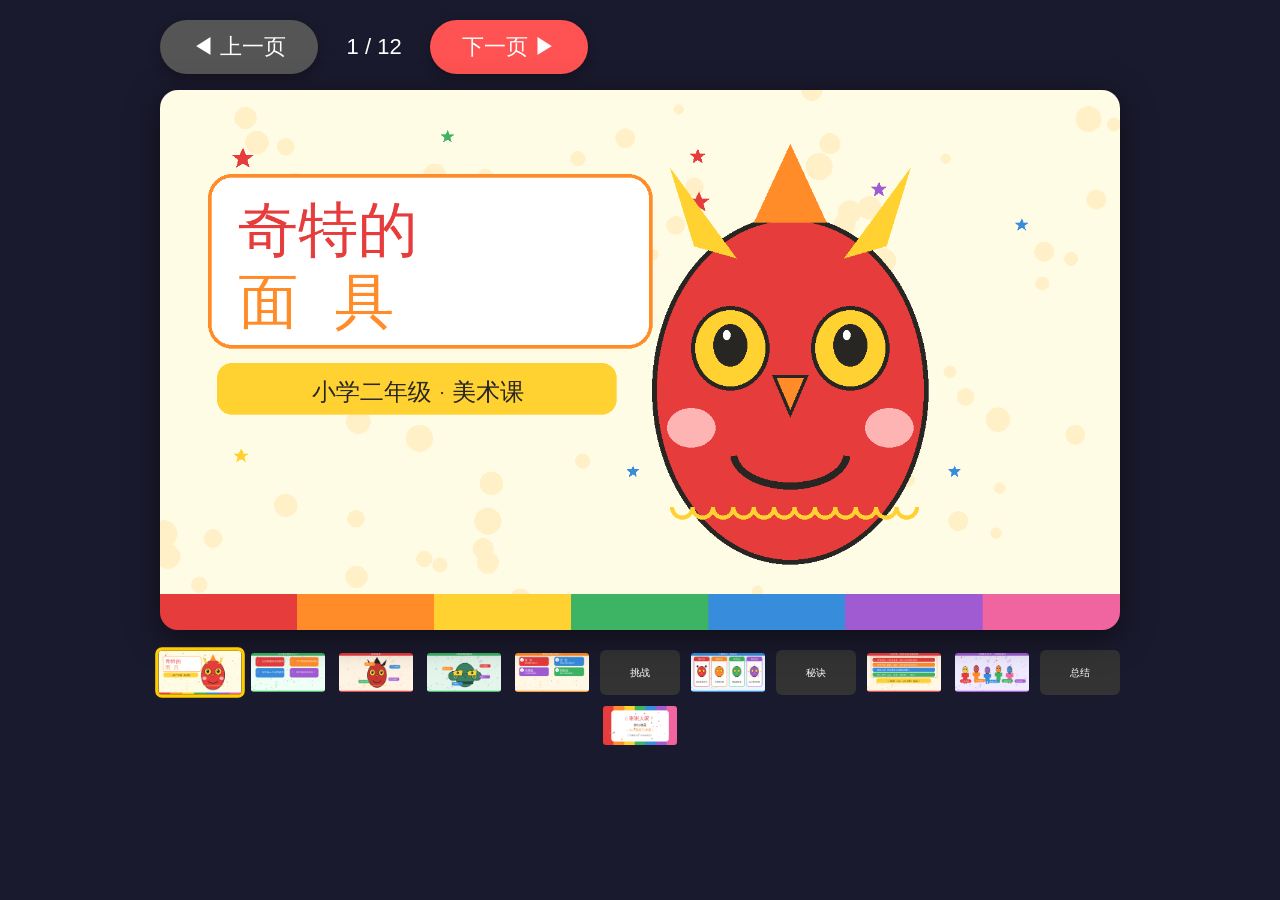
==== clients/chen-jian/king-mask-ppt/index.html @ 430d39c8 "refactor: 按客户重组目录结构 + 新增 clients.json + 门户首页 - clients/chen-jian/king-mask-ppt/  陈健·奇特的面具课件 - data/c" ====
<!DOCTYPE html>
<html lang="zh-CN">
<head>
<meta charset="UTF-8">
<meta name="viewport" content="width=device-width, initial-scale=1.0">
<title>奇特的面具 · 二年级美术课件 v2</title>
<style>
  * { margin: 0; padding: 0; box-sizing: border-box; }
  body {
    font-family: 'Microsoft YaHei', 'PingFang SC', 'Noto Sans CJK SC', sans-serif;
    background: #1a1a2e;
    display: flex;
    flex-direction: column;
    align-items: center;
    min-height: 100vh;
    padding: 20px;
  }
  .deck {
    width: 100%;
    max-width: 960px;
  }
  .slide {
    width: 100%;
    aspect-ratio: 16/9;
    border-radius: 18px;
    overflow: hidden;
    margin-bottom: 20px;
    box-shadow: 0 8px 32px rgba(0,0,0,0.5);
    position: relative;
    display: none;
  }
  .slide.active {
    display: block;
  }
  .slide img {
    width: 100%;
    height: 100%;
    object-fit: cover;
    display: block;
  }
  /* Slides with custom HTML */
  .slide-html {
    width: 100%;
    aspect-ratio: 16/9;
    border-radius: 18px;
    overflow: hidden;
    margin-bottom: 20px;
    box-shadow: 0 8px 32px rgba(0,0,0,0.5);
    display: none;
  }
  .slide-html.active { display: block; }

  /* ── nav ── */
  .nav {
    display: flex;
    align-items: center;
    gap: 16px;
    margin-bottom: 16px;
  }
  .btn {
    background: #ff5252;
    color: #fff;
    border: none;
    border-radius: 50px;
    padding: 12px 32px;
    font-size: 22px;
    cursor: pointer;
    font-family: inherit;
    transition: transform .1s, background .15s;
    box-shadow: 0 4px 12px rgba(0,0,0,0.3);
  }
  .btn:hover { background: #ff1744; transform: scale(1.05); }
  .btn:disabled { background: #555; cursor: default; transform: none; }
  .counter {
    color: #fff;
    font-size: 22px;
    min-width: 80px;
    text-align: center;
  }
  .thumb-row {
    display: flex;
    gap: 8px;
    flex-wrap: wrap;
    justify-content: center;
    margin-top: 12px;
  }
  .thumb {
    width: 80px;
    height: 45px;
    border-radius: 6px;
    overflow: hidden;
    cursor: pointer;
    border: 3px solid transparent;
    transition: border-color .15s, transform .1s;
  }
  .thumb img { width: 100%; height: 100%; object-fit: cover; }
  .thumb.cur { border-color: #ffcc00; transform: scale(1.12); }
  .thumb.html-thumb {
    display: flex; align-items: center; justify-content: center;
    font-size: 10px; color: #fff; background: #333;
  }

  /* ── custom HTML slides ── */
  .s-quiz, .s-tips, .s-summary {
    width: 100%;
    height: 100%;
    padding: 0;
    font-family: inherit;
  }

  /* Quiz slide */
  .s-quiz {
    background: #fffbf0;
    display: flex;
    flex-direction: column;
  }
  .s-quiz .top-bar {
    background: #ff8c28; padding: 14px 24px;
    color: #fff; font-size: clamp(18px, 2.5vw, 26px); font-weight: bold;
  }
  .s-quiz .q-grid {
    flex: 1; display: grid; grid-template-columns: 1fr 1fr; gap: 14px;
    padding: 16px;
  }
  .s-quiz .q-card {
    border-radius: 22px; padding: 18px 22px;
    color: #fff; font-size: clamp(14px, 2vw, 22px); font-weight: bold;
    display: flex; align-items: center; gap: 14px;
    box-shadow: 0 4px 14px rgba(0,0,0,.15);
  }
  .s-quiz .q-num {
    font-size: clamp(28px, 4vw, 52px); font-weight: 900;
    background: rgba(255,255,255,.25); border-radius: 50%;
    width: 1.4em; height: 1.4em; display: flex; align-items: center;
    justify-content: center; flex-shrink: 0;
  }
  .s-quiz .bot { background: #ff8c28; padding: 10px; }

  /* Tips slide */
  .s-tips {
    background: #ebfff5;
    display: flex; flex-direction: column;
  }
  .s-tips .top-bar {
    background: #3cb464; padding: 14px 24px;
    color: #fff; font-size: clamp(18px, 2.5vw, 26px); font-weight: bold;
  }
  .s-tips .tips-grid {
    flex: 1; display: grid; grid-template-columns: 1fr 1fr; gap: 12px;
    padding: 14px;
  }
  .s-tips .tip-card {
    border-radius: 22px; padding: 14px 18px; color: #fff;
    font-size: clamp(13px, 1.8vw, 20px); font-weight: bold;
    box-shadow: 0 4px 14px rgba(0,0,0,.12);
  }
  .s-tips .tip-card .tip-title { font-size: 1.3em; margin-bottom: 4px; }
  .s-tips .tip-card .tip-last { grid-column: 1 / -1; }
  .s-tips .bot { background: #3cb464; padding: 10px; }

  /* Summary slide */
  .s-summary {
    background: #fff8e6;
    display: flex; flex-direction: column;
  }
  .s-summary .top-bar {
    background: #e63c3c; padding: 14px 24px;
    color: #fff; font-size: clamp(18px, 2.5vw, 26px); font-weight: bold;
  }
  .s-summary .sum-grid {
    flex: 1; display: grid; grid-template-columns: 1fr 1fr; gap: 14px;
    padding: 14px;
  }
  .s-summary .sum-card {
    border-radius: 22px; padding: 14px 22px; color: #fff;
    font-size: clamp(15px, 2vw, 24px); font-weight: bold;
    display: flex; align-items: center; gap: 14px;
    box-shadow: 0 4px 14px rgba(0,0,0,.12);
  }
  .s-summary .sum-num {
    font-size: 2.4em; font-weight: 900;
    background: rgba(255,255,255,.25); border-radius: 50%;
    width: 1.3em; height: 1.3em; display: flex; align-items: center;
    justify-content: center; flex-shrink: 0;
  }
  .s-summary .bot { background: #e63c3c; padding: 10px; }
</style>
</head>
<body>

<div class="deck">
  <div class="nav">
    <button class="btn" id="prev" onclick="go(-1)">◀ 上一页</button>
    <span class="counter" id="counter">1 / 12</span>
    <button class="btn" id="next" onclick="go(1)">下一页 ▶</button>
  </div>

  <!-- 1 封面 -->
  <div class="slide active" data-idx="0">
    <img src="assets_v2/cover.png" alt="封面">
  </div>

  <!-- 2 学习目标 -->
  <div class="slide" data-idx="1">
    <img src="assets_v2/goals.png" alt="学习目标">
  </div>

  <!-- 3 傩戏面具 -->
  <div class="slide" data-idx="2">
    <img src="assets_v2/nuo.png" alt="傩戏面具">
  </div>

  <!-- 4 三星堆面具 -->
  <div class="slide" data-idx="3">
    <img src="assets_v2/sanxingdui.png" alt="三星堆面具">
  </div>

  <!-- 5 魔法密码 -->
  <div class="slide" data-idx="4">
    <img src="assets_v2/secrets.png" alt="魔法密码">
  </div>

  <!-- 6 挑战问答 (HTML) -->
  <div class="slide-html" data-idx="5">
    <div class="s-quiz" style="height:100%">
      <div class="top-bar">🙋 来挑战！你能回答吗？</div>
      <div class="q-grid">
        <div class="q-card" style="background:#e63c3c">
          <div class="q-num">1</div>
          <div>面具的眼睛为什么要做大？</div>
        </div>
        <div class="q-card" style="background:#ff8c28">
          <div class="q-num">2</div>
          <div>傩戏面具为什么用红色？</div>
        </div>
        <div class="q-card" style="background:#378cdc">
          <div class="q-num">3</div>
          <div>三星堆面具最特别的地方是？</div>
        </div>
        <div class="q-card" style="background:#3cb464">
          <div class="q-num">4</div>
          <div>撕纸法第几步贴五官？</div>
        </div>
      </div>
      <div class="bot"></div>
    </div>
  </div>

  <!-- 7 撕纸步骤 -->
  <div class="slide" data-idx="6">
    <img src="assets_v2/steps.png" alt="步骤">
  </div>

  <!-- 8 设计小秘诀 (HTML) -->
  <div class="slide-html" data-idx="7">
    <div class="s-tips" style="height:100%">
      <div class="top-bar">💡 让你的面具更奇特！小秘诀</div>
      <div class="tips-grid">
        <div class="tip-card" style="background:#e63c3c">
          <div class="tip-title">⭐ 外形</div>
          不一定是圆的，波浪形、尖角都可以！
        </div>
        <div class="tip-card" style="background:#ff8c28">
          <div class="tip-title">👁️ 眼睛</div>
          又大又长，眉毛飞起来！
        </div>
        <div class="tip-card" style="background:#378cdc">
          <div class="tip-title">👃 鼻子</div>
          变大，或者变成三角形！
        </div>
        <div class="tip-card" style="background:#a05ad2">
          <div class="tip-title">🎨 颜色</div>
          冷+暖对比，越大胆越好看！
        </div>
        <div class="tip-card tip-last" style="background:#3cb464; grid-column: 1 / -1">
          <div class="tip-title">✨ 装饰</div>
          点、线、波浪纹加进去！
        </div>
      </div>
      <div class="bot"></div>
    </div>
  </div>

  <!-- 9 动手任务 -->
  <div class="slide" data-idx="8">
    <img src="assets_v2/task.png" alt="任务卡">
  </div>

  <!-- 10 展示评价 -->
  <div class="slide" data-idx="9">
    <img src="assets_v2/show.png" alt="展示评价">
  </div>

  <!-- 11 总结 (HTML) -->
  <div class="slide-html" data-idx="10">
    <div class="s-summary" style="height:100%">
      <div class="top-bar">🏆 今天我们学了什么？</div>
      <div class="sum-grid">
        <div class="sum-card" style="background:#e63c3c">
          <div class="sum-num">1</div>
          <div>面具可以表达不同感受</div>
        </div>
        <div class="sum-card" style="background:#ff8c28">
          <div class="sum-num">2</div>
          <div>夸张+变形让面具更神奇</div>
        </div>
        <div class="sum-card" style="background:#378cdc">
          <div class="sum-num">3</div>
          <div>撕纸法做出自然边缘</div>
        </div>
        <div class="sum-card" style="background:#a05ad2">
          <div class="sum-num">4</div>
          <div>你的创意最棒！🎉</div>
        </div>
      </div>
      <div class="bot"></div>
    </div>
  </div>

  <!-- 12 结束 -->
  <div class="slide" data-idx="11">
    <img src="assets_v2/bye.png" alt="结束">
  </div>

  <!-- 缩略图导航 -->
  <div class="thumb-row" id="thumbs"></div>
</div>

<script>
const TOTAL = 12;
let cur = 0;

// Build thumbnails
const thumbRow = document.getElementById('thumbs');
const htmlThumbLabels = {5:'挑战', 7:'秘诀', 10:'总结'};
for (let i = 0; i < TOTAL; i++) {
  const d = document.createElement('div');
  d.className = 'thumb' + (i === 0 ? ' cur' : '');
  if (htmlThumbLabels[i]) {
    d.classList.add('html-thumb');
    d.innerHTML = `<span>${htmlThumbLabels[i]}</span>`;
  } else {
    const imgSrcs = ['cover','goals','nuo','sanxingdui','secrets',null,'steps',null,'task','show',null,'bye'];
    const img = document.createElement('img');
    img.src = `assets_v2/${imgSrcs[i]}.png`;
    d.appendChild(img);
  }
  d.onclick = (i => () => goTo(i))(i);
  thumbRow.appendChild(d);
}

function getSlides() {
  return [...document.querySelectorAll('.slide, .slide-html')];
}

function goTo(n) {
  const slides = getSlides();
  slides[cur].classList.remove('active');
  document.querySelectorAll('.thumb')[cur].classList.remove('cur');
  cur = Math.max(0, Math.min(TOTAL - 1, n));
  slides[cur].classList.add('active');
  document.querySelectorAll('.thumb')[cur].classList.add('cur');
  document.querySelectorAll('.thumb')[cur].scrollIntoView({block:'nearest', inline:'center'});
  document.getElementById('counter').textContent = `${cur+1} / ${TOTAL}`;
  document.getElementById('prev').disabled = cur === 0;
  document.getElementById('next').disabled = cur === TOTAL - 1;
}

function go(d) { goTo(cur + d); }

// Keyboard
document.addEventListener('keydown', e => {
  if (e.key === 'ArrowRight' || e.key === 'ArrowDown') go(1);
  if (e.key === 'ArrowLeft'  || e.key === 'ArrowUp')   go(-1);
});

goTo(0);
</script>
</body>
</html>
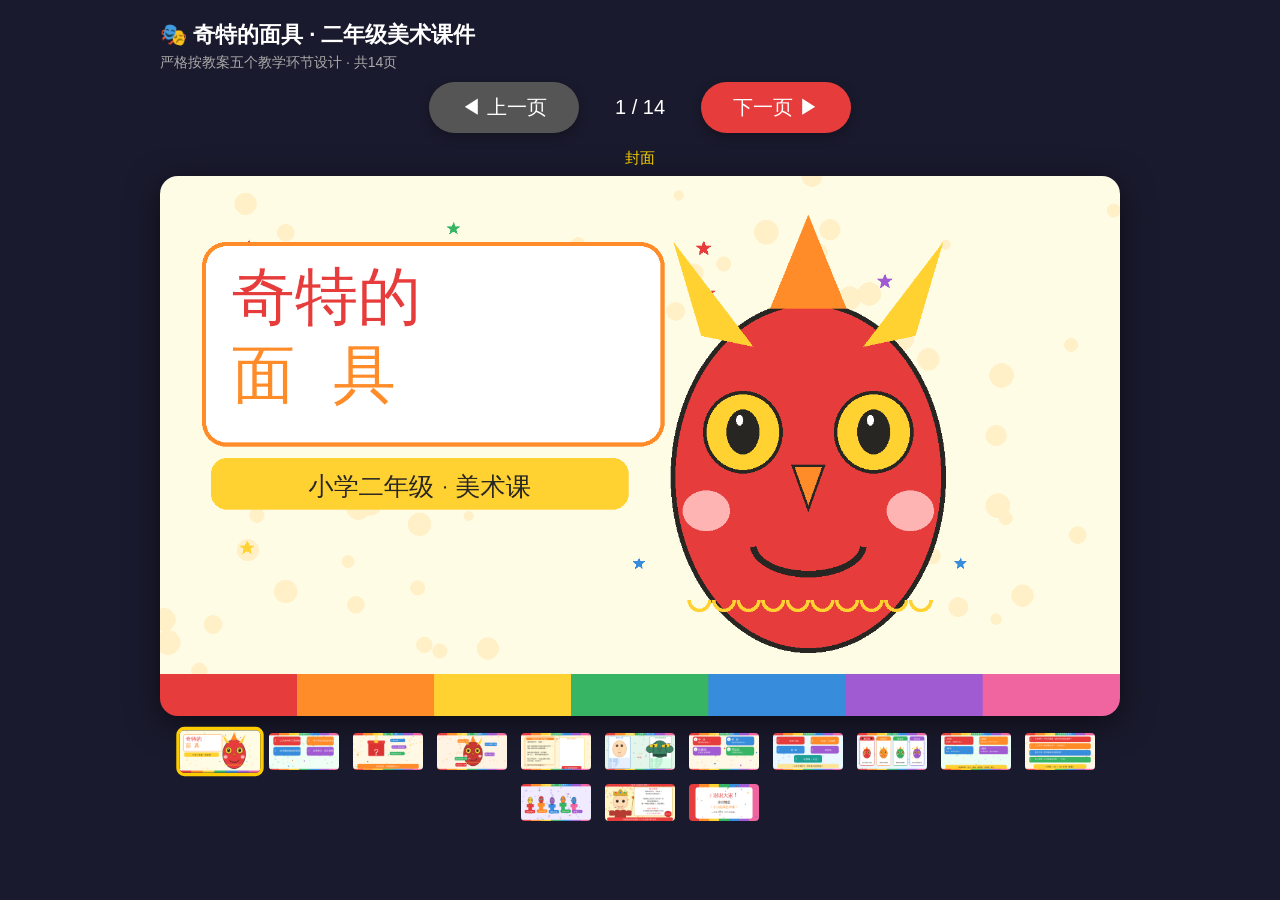
==== commit 991e2031: "feat: 奇特的面具 v3 — 按教案重设计，补全国王寄语+邀请函+对比赏析，共14页" ====
--- a/clients/chen-jian/king-mask-ppt/index.html
+++ b/clients/chen-jian/king-mask-ppt/index.html
@@ -3,377 +3,146 @@
 <head>
 <meta charset="UTF-8">
 <meta name="viewport" content="width=device-width, initial-scale=1.0">
-<title>奇特的面具 · 二年级美术课件 v2</title>
+<title>奇特的面具 · 二年级美术课件 v3</title>
 <style>
-  * { margin: 0; padding: 0; box-sizing: border-box; }
+  * { margin:0; padding:0; box-sizing:border-box; }
   body {
-    font-family: 'Microsoft YaHei', 'PingFang SC', 'Noto Sans CJK SC', sans-serif;
+    font-family: 'Microsoft YaHei','PingFang SC','Noto Sans CJK SC',sans-serif;
     background: #1a1a2e;
-    display: flex;
-    flex-direction: column;
-    align-items: center;
-    min-height: 100vh;
-    padding: 20px;
-  }
-  .deck {
-    width: 100%;
-    max-width: 960px;
+    display: flex; flex-direction: column; align-items: center;
+    min-height: 100vh; padding: 20px;
   }
   .slide {
-    width: 100%;
+    width: 100%; max-width: 960px;
     aspect-ratio: 16/9;
-    border-radius: 18px;
-    overflow: hidden;
-    margin-bottom: 20px;
-    box-shadow: 0 8px 32px rgba(0,0,0,0.5);
-    position: relative;
+    border-radius: 18px; overflow: hidden;
+    box-shadow: 0 8px 32px rgba(0,0,0,.55);
     display: none;
   }
-  .slide.active {
-    display: block;
-  }
-  .slide img {
-    width: 100%;
-    height: 100%;
-    object-fit: cover;
-    display: block;
-  }
-  /* Slides with custom HTML */
-  .slide-html {
-    width: 100%;
-    aspect-ratio: 16/9;
-    border-radius: 18px;
-    overflow: hidden;
-    margin-bottom: 20px;
-    box-shadow: 0 8px 32px rgba(0,0,0,0.5);
-    display: none;
-  }
-  .slide-html.active { display: block; }
-
-  /* ── nav ── */
+  .slide.active { display: block; }
+  .slide img { width:100%; height:100%; object-fit:cover; display:block; }
   .nav {
-    display: flex;
-    align-items: center;
-    gap: 16px;
-    margin-bottom: 16px;
+    display:flex; align-items:center; gap:16px;
+    margin-bottom:16px; width:100%; max-width:960px;
+    justify-content: center;
   }
   .btn {
-    background: #ff5252;
-    color: #fff;
-    border: none;
-    border-radius: 50px;
-    padding: 12px 32px;
-    font-size: 22px;
-    cursor: pointer;
-    font-family: inherit;
+    background:#e63c3c; color:#fff; border:none;
+    border-radius:50px; padding:12px 32px;
+    font-size:20px; cursor:pointer; font-family:inherit;
     transition: transform .1s, background .15s;
-    box-shadow: 0 4px 12px rgba(0,0,0,0.3);
+    box-shadow: 0 4px 12px rgba(0,0,0,.3);
   }
-  .btn:hover { background: #ff1744; transform: scale(1.05); }
-  .btn:disabled { background: #555; cursor: default; transform: none; }
-  .counter {
-    color: #fff;
-    font-size: 22px;
-    min-width: 80px;
-    text-align: center;
-  }
+  .btn:hover { background:#c0392b; transform:scale(1.05); }
+  .btn:disabled { background:#555; cursor:default; transform:none; }
+  .counter { color:#fff; font-size:20px; min-width:90px; text-align:center; }
+  .page-label { color:#aaa; font-size:14px; min-width:220px; text-align:center; }
   .thumb-row {
-    display: flex;
-    gap: 8px;
-    flex-wrap: wrap;
-    justify-content: center;
-    margin-top: 12px;
+    display:flex; gap:8px; flex-wrap:wrap;
+    justify-content:center; margin-top:14px;
+    width:100%; max-width:960px;
   }
   .thumb {
-    width: 80px;
-    height: 45px;
-    border-radius: 6px;
-    overflow: hidden;
-    cursor: pointer;
-    border: 3px solid transparent;
-    transition: border-color .15s, transform .1s;
+    width:76px; height:43px; border-radius:7px; overflow:hidden;
+    cursor:pointer; border:3px solid transparent;
+    transition: border-color .15s, transform .12s;
   }
-  .thumb img { width: 100%; height: 100%; object-fit: cover; }
-  .thumb.cur { border-color: #ffcc00; transform: scale(1.12); }
-  .thumb.html-thumb {
-    display: flex; align-items: center; justify-content: center;
-    font-size: 10px; color: #fff; background: #333;
+  .thumb img { width:100%; height:100%; object-fit:cover; }
+  .thumb.cur { border-color:#ffcc00; transform:scale(1.15); }
+  .section-tag {
+    background:#333; color:#aaa; font-size:11px;
+    padding:3px 8px; border-radius:12px;
+    margin-bottom:6px; text-align:center;
+    max-width:960px; width:100%;
   }
-
-  /* ── custom HTML slides ── */
-  .s-quiz, .s-tips, .s-summary {
-    width: 100%;
-    height: 100%;
-    padding: 0;
-    font-family: inherit;
-  }
-
-  /* Quiz slide */
-  .s-quiz {
-    background: #fffbf0;
-    display: flex;
-    flex-direction: column;
-  }
-  .s-quiz .top-bar {
-    background: #ff8c28; padding: 14px 24px;
-    color: #fff; font-size: clamp(18px, 2.5vw, 26px); font-weight: bold;
-  }
-  .s-quiz .q-grid {
-    flex: 1; display: grid; grid-template-columns: 1fr 1fr; gap: 14px;
-    padding: 16px;
-  }
-  .s-quiz .q-card {
-    border-radius: 22px; padding: 18px 22px;
-    color: #fff; font-size: clamp(14px, 2vw, 22px); font-weight: bold;
-    display: flex; align-items: center; gap: 14px;
-    box-shadow: 0 4px 14px rgba(0,0,0,.15);
-  }
-  .s-quiz .q-num {
-    font-size: clamp(28px, 4vw, 52px); font-weight: 900;
-    background: rgba(255,255,255,.25); border-radius: 50%;
-    width: 1.4em; height: 1.4em; display: flex; align-items: center;
-    justify-content: center; flex-shrink: 0;
-  }
-  .s-quiz .bot { background: #ff8c28; padding: 10px; }
-
-  /* Tips slide */
-  .s-tips {
-    background: #ebfff5;
-    display: flex; flex-direction: column;
-  }
-  .s-tips .top-bar {
-    background: #3cb464; padding: 14px 24px;
-    color: #fff; font-size: clamp(18px, 2.5vw, 26px); font-weight: bold;
-  }
-  .s-tips .tips-grid {
-    flex: 1; display: grid; grid-template-columns: 1fr 1fr; gap: 12px;
-    padding: 14px;
-  }
-  .s-tips .tip-card {
-    border-radius: 22px; padding: 14px 18px; color: #fff;
-    font-size: clamp(13px, 1.8vw, 20px); font-weight: bold;
-    box-shadow: 0 4px 14px rgba(0,0,0,.12);
-  }
-  .s-tips .tip-card .tip-title { font-size: 1.3em; margin-bottom: 4px; }
-  .s-tips .tip-card .tip-last { grid-column: 1 / -1; }
-  .s-tips .bot { background: #3cb464; padding: 10px; }
-
-  /* Summary slide */
-  .s-summary {
-    background: #fff8e6;
-    display: flex; flex-direction: column;
-  }
-  .s-summary .top-bar {
-    background: #e63c3c; padding: 14px 24px;
-    color: #fff; font-size: clamp(18px, 2.5vw, 26px); font-weight: bold;
-  }
-  .s-summary .sum-grid {
-    flex: 1; display: grid; grid-template-columns: 1fr 1fr; gap: 14px;
-    padding: 14px;
-  }
-  .s-summary .sum-card {
-    border-radius: 22px; padding: 14px 22px; color: #fff;
-    font-size: clamp(15px, 2vw, 24px); font-weight: bold;
-    display: flex; align-items: center; gap: 14px;
-    box-shadow: 0 4px 14px rgba(0,0,0,.12);
-  }
-  .s-summary .sum-num {
-    font-size: 2.4em; font-weight: 900;
-    background: rgba(255,255,255,.25); border-radius: 50%;
-    width: 1.3em; height: 1.3em; display: flex; align-items: center;
-    justify-content: center; flex-shrink: 0;
-  }
-  .s-summary .bot { background: #e63c3c; padding: 10px; }
 </style>
 </head>
 <body>
 
-<div class="deck">
-  <div class="nav">
-    <button class="btn" id="prev" onclick="go(-1)">◀ 上一页</button>
-    <span class="counter" id="counter">1 / 12</span>
-    <button class="btn" id="next" onclick="go(1)">下一页 ▶</button>
+<div style="width:100%;max-width:960px;margin-bottom:10px">
+  <div style="color:#fff;font-size:22px;font-weight:bold">
+    🎭 奇特的面具 · 二年级美术课件
   </div>
-
-  <!-- 1 封面 -->
-  <div class="slide active" data-idx="0">
-    <img src="assets_v2/cover.png" alt="封面">
+  <div style="color:#aaa;font-size:14px;margin-top:4px">
+    严格按教案五个教学环节设计 · 共14页
   </div>
-
-  <!-- 2 学习目标 -->
-  <div class="slide" data-idx="1">
-    <img src="assets_v2/goals.png" alt="学习目标">
-  </div>
-
-  <!-- 3 傩戏面具 -->
-  <div class="slide" data-idx="2">
-    <img src="assets_v2/nuo.png" alt="傩戏面具">
-  </div>
-
-  <!-- 4 三星堆面具 -->
-  <div class="slide" data-idx="3">
-    <img src="assets_v2/sanxingdui.png" alt="三星堆面具">
-  </div>
-
-  <!-- 5 魔法密码 -->
-  <div class="slide" data-idx="4">
-    <img src="assets_v2/secrets.png" alt="魔法密码">
-  </div>
-
-  <!-- 6 挑战问答 (HTML) -->
-  <div class="slide-html" data-idx="5">
-    <div class="s-quiz" style="height:100%">
-      <div class="top-bar">🙋 来挑战！你能回答吗？</div>
-      <div class="q-grid">
-        <div class="q-card" style="background:#e63c3c">
-          <div class="q-num">1</div>
-          <div>面具的眼睛为什么要做大？</div>
-        </div>
-        <div class="q-card" style="background:#ff8c28">
-          <div class="q-num">2</div>
-          <div>傩戏面具为什么用红色？</div>
-        </div>
-        <div class="q-card" style="background:#378cdc">
-          <div class="q-num">3</div>
-          <div>三星堆面具最特别的地方是？</div>
-        </div>
-        <div class="q-card" style="background:#3cb464">
-          <div class="q-num">4</div>
-          <div>撕纸法第几步贴五官？</div>
-        </div>
-      </div>
-      <div class="bot"></div>
-    </div>
-  </div>
-
-  <!-- 7 撕纸步骤 -->
-  <div class="slide" data-idx="6">
-    <img src="assets_v2/steps.png" alt="步骤">
-  </div>
-
-  <!-- 8 设计小秘诀 (HTML) -->
-  <div class="slide-html" data-idx="7">
-    <div class="s-tips" style="height:100%">
-      <div class="top-bar">💡 让你的面具更奇特！小秘诀</div>
-      <div class="tips-grid">
-        <div class="tip-card" style="background:#e63c3c">
-          <div class="tip-title">⭐ 外形</div>
-          不一定是圆的，波浪形、尖角都可以！
-        </div>
-        <div class="tip-card" style="background:#ff8c28">
-          <div class="tip-title">👁️ 眼睛</div>
-          又大又长，眉毛飞起来！
-        </div>
-        <div class="tip-card" style="background:#378cdc">
-          <div class="tip-title">👃 鼻子</div>
-          变大，或者变成三角形！
-        </div>
-        <div class="tip-card" style="background:#a05ad2">
-          <div class="tip-title">🎨 颜色</div>
-          冷+暖对比，越大胆越好看！
-        </div>
-        <div class="tip-card tip-last" style="background:#3cb464; grid-column: 1 / -1">
-          <div class="tip-title">✨ 装饰</div>
-          点、线、波浪纹加进去！
-        </div>
-      </div>
-      <div class="bot"></div>
-    </div>
-  </div>
-
-  <!-- 9 动手任务 -->
-  <div class="slide" data-idx="8">
-    <img src="assets_v2/task.png" alt="任务卡">
-  </div>
-
-  <!-- 10 展示评价 -->
-  <div class="slide" data-idx="9">
-    <img src="assets_v2/show.png" alt="展示评价">
-  </div>
-
-  <!-- 11 总结 (HTML) -->
-  <div class="slide-html" data-idx="10">
-    <div class="s-summary" style="height:100%">
-      <div class="top-bar">🏆 今天我们学了什么？</div>
-      <div class="sum-grid">
-        <div class="sum-card" style="background:#e63c3c">
-          <div class="sum-num">1</div>
-          <div>面具可以表达不同感受</div>
-        </div>
-        <div class="sum-card" style="background:#ff8c28">
-          <div class="sum-num">2</div>
-          <div>夸张+变形让面具更神奇</div>
-        </div>
-        <div class="sum-card" style="background:#378cdc">
-          <div class="sum-num">3</div>
-          <div>撕纸法做出自然边缘</div>
-        </div>
-        <div class="sum-card" style="background:#a05ad2">
-          <div class="sum-num">4</div>
-          <div>你的创意最棒！🎉</div>
-        </div>
-      </div>
-      <div class="bot"></div>
-    </div>
-  </div>
-
-  <!-- 12 结束 -->
-  <div class="slide" data-idx="11">
-    <img src="assets_v2/bye.png" alt="结束">
-  </div>
-
-  <!-- 缩略图导航 -->
-  <div class="thumb-row" id="thumbs"></div>
 </div>
 
+<div class="nav">
+  <button class="btn" id="prev" onclick="go(-1)">◀ 上一页</button>
+  <span class="counter" id="counter">1 / 14</span>
+  <button class="btn" id="next" onclick="go(1)">下一页 ▶</button>
+</div>
+<div class="page-label" id="label" style="color:#ffd700;font-size:15px;margin-bottom:8px;width:100%;max-width:960px;text-align:center"></div>
+
+<!-- 14 slides -->
+<div class="slide active" data-idx="0"><img src="assets_v3/01_cover.png" alt="封面"></div>
+<div class="slide" data-idx="1"><img src="assets_v3/02_goals.png" alt="学习目标"></div>
+<div class="slide" data-idx="2"><img src="assets_v3/03_giftbox.png" alt="神秘礼盒导入"></div>
+<div class="slide" data-idx="3"><img src="assets_v3/04_nuo.png" alt="傩戏面具欣赏"></div>
+<div class="slide" data-idx="4"><img src="assets_v3/05_invite.png" alt="面具王国邀请函"></div>
+<div class="slide" data-idx="5"><img src="assets_v3/06_compare.png" alt="对比赏析"></div>
+<div class="slide" data-idx="6"><img src="assets_v3/07_secrets.png" alt="魔法密码"></div>
+<div class="slide" data-idx="7"><img src="assets_v3/08_materials.png" alt="材料准备"></div>
+<div class="slide" data-idx="8"><img src="assets_v3/09_steps.png" alt="撕纸步骤"></div>
+<div class="slide" data-idx="9"><img src="assets_v3/10_tips.png" alt="设计秘诀"></div>
+<div class="slide" data-idx="10"><img src="assets_v3/11_task.png" alt="课堂实践"></div>
+<div class="slide" data-idx="11"><img src="assets_v3/12_show.png" alt="走秀展示"></div>
+<div class="slide" data-idx="12"><img src="assets_v3/13_king.png" alt="国王寄语"></div>
+<div class="slide" data-idx="13"><img src="assets_v3/14_bye.png" alt="结束"></div>
+
+<div class="thumb-row" id="thumbs"></div>
+
 <script>
-const TOTAL = 12;
+const TOTAL = 14;
+const LABELS = [
+  '封面','学习目标',
+  '① 趣味导入：神秘礼盒','① 傩戏面具欣赏',
+  '② 情境任务：面具王国邀请函','② 对比赏析：三星堆 vs 真实人脸',
+  '② 四个魔法密码','③ 材料准备',
+  '③ 撕纸法四步骤','③ 设计小秘诀',
+  '④ 课堂实践','⑤ 展示评价：面具走秀',
+  '⑤ 国王寄语（情感升华）','结束页',
+];
+const IMGS = ['01_cover','02_goals','03_giftbox','04_nuo','05_invite',
+              '06_compare','07_secrets','08_materials','09_steps','10_tips',
+              '11_task','12_show','13_king','14_bye'];
+
 let cur = 0;
 
-// Build thumbnails
-const thumbRow = document.getElementById('thumbs');
-const htmlThumbLabels = {5:'挑战', 7:'秘诀', 10:'总结'};
-for (let i = 0; i < TOTAL; i++) {
-  const d = document.createElement('div');
-  d.className = 'thumb' + (i === 0 ? ' cur' : '');
-  if (htmlThumbLabels[i]) {
-    d.classList.add('html-thumb');
-    d.innerHTML = `<span>${htmlThumbLabels[i]}</span>`;
-  } else {
-    const imgSrcs = ['cover','goals','nuo','sanxingdui','secrets',null,'steps',null,'task','show',null,'bye'];
-    const img = document.createElement('img');
-    img.src = `assets_v2/${imgSrcs[i]}.png`;
-    d.appendChild(img);
-  }
-  d.onclick = (i => () => goTo(i))(i);
-  thumbRow.appendChild(d);
-}
+// thumbnails
+const row = document.getElementById('thumbs');
+IMGS.forEach((name,i)=>{
+  const d=document.createElement('div');
+  d.className='thumb'+(i===0?' cur':'');
+  const img=document.createElement('img');
+  img.src=`assets_v3/${name}.png`;
+  d.appendChild(img);
+  d.onclick=(()=>{ const n=i; return ()=>goTo(n); })();
+  row.appendChild(d);
+});
 
-function getSlides() {
-  return [...document.querySelectorAll('.slide, .slide-html')];
-}
+function getSlides(){ return [...document.querySelectorAll('.slide')]; }
 
-function goTo(n) {
-  const slides = getSlides();
+function goTo(n){
+  const slides=getSlides();
   slides[cur].classList.remove('active');
   document.querySelectorAll('.thumb')[cur].classList.remove('cur');
-  cur = Math.max(0, Math.min(TOTAL - 1, n));
+  cur=Math.max(0,Math.min(TOTAL-1,n));
   slides[cur].classList.add('active');
-  document.querySelectorAll('.thumb')[cur].classList.add('cur');
-  document.querySelectorAll('.thumb')[cur].scrollIntoView({block:'nearest', inline:'center'});
-  document.getElementById('counter').textContent = `${cur+1} / ${TOTAL}`;
-  document.getElementById('prev').disabled = cur === 0;
-  document.getElementById('next').disabled = cur === TOTAL - 1;
+  const thumbEl=document.querySelectorAll('.thumb')[cur];
+  thumbEl.classList.add('cur');
+  thumbEl.scrollIntoView({block:'nearest',inline:'center'});
+  document.getElementById('counter').textContent=`${cur+1} / ${TOTAL}`;
+  document.getElementById('label').textContent=LABELS[cur];
+  document.getElementById('prev').disabled=cur===0;
+  document.getElementById('next').disabled=cur===TOTAL-1;
 }
-
-function go(d) { goTo(cur + d); }
-
-// Keyboard
-document.addEventListener('keydown', e => {
-  if (e.key === 'ArrowRight' || e.key === 'ArrowDown') go(1);
-  if (e.key === 'ArrowLeft'  || e.key === 'ArrowUp')   go(-1);
+function go(d){ goTo(cur+d); }
+document.addEventListener('keydown',e=>{
+  if(e.key==='ArrowRight'||e.key==='ArrowDown') go(1);
+  if(e.key==='ArrowLeft' ||e.key==='ArrowUp')   go(-1);
 });
-
 goTo(0);
 </script>
 </body>
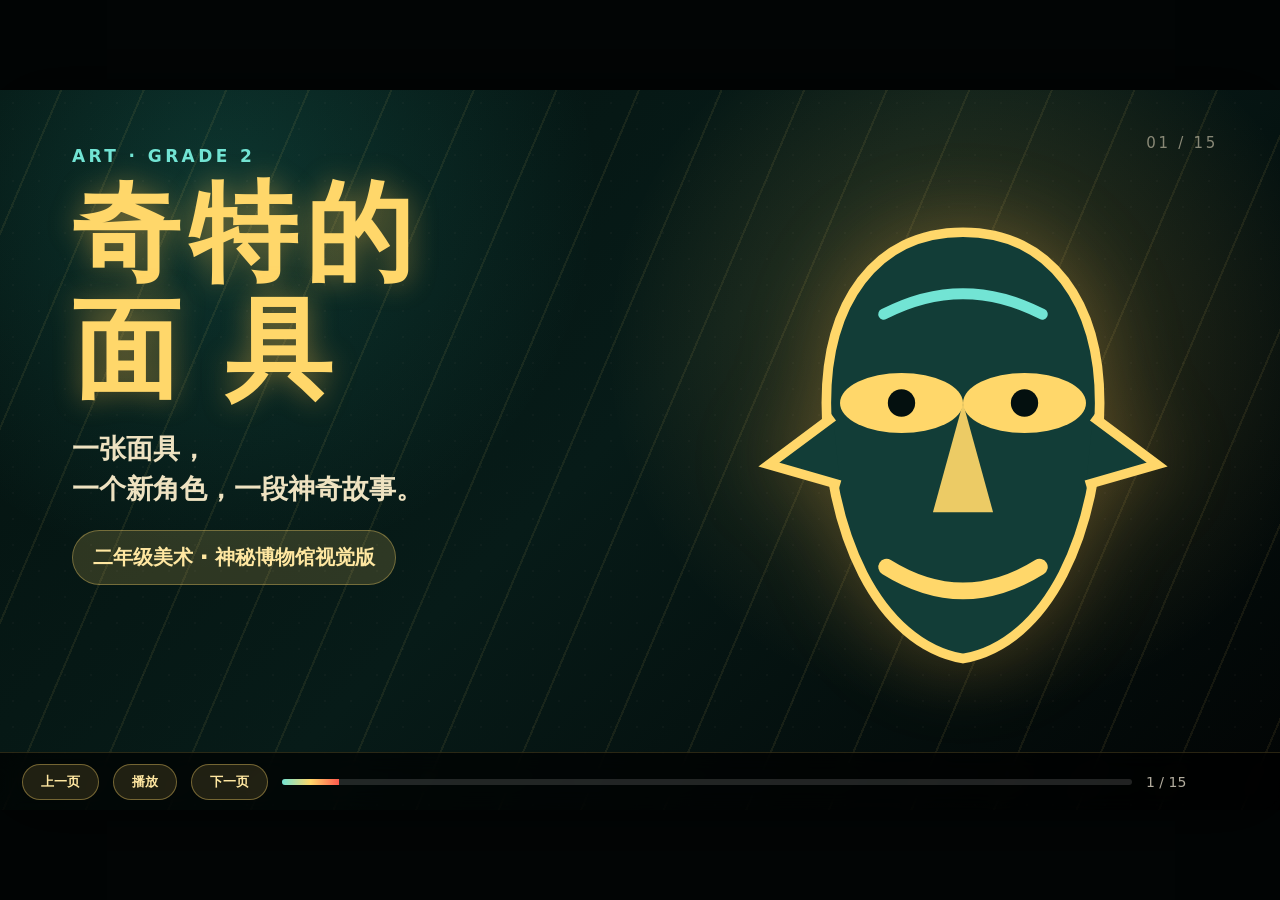
==== commit fcfedef2: "feat: update mask lesson preview for student classroom" ====
--- a/clients/chen-jian/king-mask-ppt/index.html
+++ b/clients/chen-jian/king-mask-ppt/index.html
@@ -1,149 +1,59 @@
-<!DOCTYPE html>
+<!doctype html>
 <html lang="zh-CN">
 <head>
-<meta charset="UTF-8">
-<meta name="viewport" content="width=device-width, initial-scale=1.0">
-<title>奇特的面具 · 二年级美术课件 v3</title>
+<meta charset="utf-8" />
+<meta name="viewport" content="width=device-width, initial-scale=1" />
+<title>奇特的面具 · 学生课堂PPT预览</title>
 <style>
-  * { margin:0; padding:0; box-sizing:border-box; }
-  body {
-    font-family: 'Microsoft YaHei','PingFang SC','Noto Sans CJK SC',sans-serif;
-    background: #1a1a2e;
-    display: flex; flex-direction: column; align-items: center;
-    min-height: 100vh; padding: 20px;
-  }
-  .slide {
-    width: 100%; max-width: 960px;
-    aspect-ratio: 16/9;
-    border-radius: 18px; overflow: hidden;
-    box-shadow: 0 8px 32px rgba(0,0,0,.55);
-    display: none;
-  }
-  .slide.active { display: block; }
-  .slide img { width:100%; height:100%; object-fit:cover; display:block; }
-  .nav {
-    display:flex; align-items:center; gap:16px;
-    margin-bottom:16px; width:100%; max-width:960px;
-    justify-content: center;
-  }
-  .btn {
-    background:#e63c3c; color:#fff; border:none;
-    border-radius:50px; padding:12px 32px;
-    font-size:20px; cursor:pointer; font-family:inherit;
-    transition: transform .1s, background .15s;
-    box-shadow: 0 4px 12px rgba(0,0,0,.3);
-  }
-  .btn:hover { background:#c0392b; transform:scale(1.05); }
-  .btn:disabled { background:#555; cursor:default; transform:none; }
-  .counter { color:#fff; font-size:20px; min-width:90px; text-align:center; }
-  .page-label { color:#aaa; font-size:14px; min-width:220px; text-align:center; }
-  .thumb-row {
-    display:flex; gap:8px; flex-wrap:wrap;
-    justify-content:center; margin-top:14px;
-    width:100%; max-width:960px;
-  }
-  .thumb {
-    width:76px; height:43px; border-radius:7px; overflow:hidden;
-    cursor:pointer; border:3px solid transparent;
-    transition: border-color .15s, transform .12s;
-  }
-  .thumb img { width:100%; height:100%; object-fit:cover; }
-  .thumb.cur { border-color:#ffcc00; transform:scale(1.15); }
-  .section-tag {
-    background:#333; color:#aaa; font-size:11px;
-    padding:3px 8px; border-radius:12px;
-    margin-bottom:6px; text-align:center;
-    max-width:960px; width:100%;
-  }
+*{box-sizing:border-box;margin:0;padding:0}html,body{width:100%;height:100%;overflow:hidden;background:#020505;color:#f7efd8;font-family:-apple-system,BlinkMacSystemFont,"Segoe UI","Noto Sans CJK SC","Microsoft YaHei",system-ui,sans-serif}body{display:flex;align-items:center;justify-content:center}.stage{position:relative;width:min(100vw,177.78vh);height:min(56.25vw,100vh);background:radial-gradient(circle at 76% 36%,rgba(255,198,84,.2),transparent 34%),radial-gradient(circle at 17% 14%,rgba(57,226,203,.16),transparent 31%),linear-gradient(135deg,#04120f 0%,#071b18 48%,#020404 100%);overflow:hidden;box-shadow:0 0 70px rgba(0,0,0,.78)}.stage:before{content:"";position:absolute;inset:-22%;background:repeating-linear-gradient(115deg,rgba(255,215,106,.075) 0 2px,transparent 2px 76px);transform:rotate(-2deg)}.grain{position:absolute;inset:0;background-image:radial-gradient(rgba(255,244,210,.14) 1px,transparent 1px);background-size:26px 26px;opacity:.17;mix-blend-mode:screen}.slide{position:absolute;inset:0;padding:56px 72px 88px;opacity:0;transform:scale(1.012);transition:opacity .36s ease,transform .36s ease;pointer-events:none}.slide.active{opacity:1;transform:scale(1);pointer-events:auto}.page{position:absolute;right:62px;top:44px;font-size:15px;letter-spacing:.18em;color:rgba(232,222,194,.56)}.kicker{font-size:17px;letter-spacing:.2em;color:#72e4d4;text-transform:uppercase;font-weight:900}.title{font-family:"Noto Serif CJK SC","Songti SC",serif;font-size:64px;line-height:1.08;font-weight:1000;color:#ffd76a;text-shadow:0 0 28px rgba(242,181,71,.45);margin-top:10px;max-width:960px}.title.big{font-size:108px;letter-spacing:.08em}.subtitle{font-size:27px;line-height:1.46;color:#eee2c1;margin-top:20px;max-width:760px;font-weight:720}.flow{position:absolute;left:72px;right:72px;bottom:78px;height:42px;display:grid;grid-template-columns:repeat(5,1fr);gap:8px}.flow div{border-radius:999px;border:1px solid rgba(255,215,106,.22);background:rgba(2,12,11,.52);display:grid;place-items:center;color:rgba(246,239,217,.55);font-size:16px;font-weight:850}.flow div.on{background:linear-gradient(90deg,rgba(255,215,106,.95),rgba(114,228,212,.9));color:#04100f;box-shadow:0 0 24px rgba(255,215,106,.26)}.mask{position:absolute;right:112px;top:104px;width:410px;height:500px;filter:drop-shadow(0 0 40px rgba(242,181,71,.28))}.mask svg{width:100%;height:100%}.bronze{fill:#123d37;stroke:#ffd76a;stroke-width:7}.gold{fill:#ffd76a}.badge{display:inline-flex;align-items:center;gap:10px;margin-top:22px;padding:13px 20px;border-radius:999px;background:rgba(255,215,106,.16);border:1px solid rgba(255,215,106,.34);font-size:20px;color:#ffe7a1;font-weight:950}.cards{display:grid;grid-template-columns:repeat(4,1fr);gap:20px;margin-top:38px;max-width:1120px}.card{min-height:142px;padding:25px;border-radius:24px;background:rgba(8,22,20,.8);border:1px solid rgba(114,228,212,.26);box-shadow:inset 0 1px 0 rgba(255,255,255,.06),0 16px 52px rgba(0,0,0,.24)}.card b{display:block;color:#ffd76a;font-size:26px;margin-bottom:12px}.card span{font-size:21px;line-height:1.42;color:#ecdfbd}.split{display:grid;grid-template-columns:1fr 1fr;gap:38px;margin-top:34px}.imagebox{height:370px;border-radius:34px;background:linear-gradient(145deg,rgba(7,20,19,.92),rgba(24,54,49,.78));border:1px solid rgba(255,215,106,.36);position:relative;overflow:hidden;box-shadow:0 22px 70px rgba(0,0,0,.24)}.label{position:absolute;padding:10px 16px;border-radius:999px;background:#ffd76a;color:#06100f;font-size:19px;font-weight:1000;box-shadow:0 8px 26px rgba(0,0,0,.25)}.huge{font-size:108px;line-height:1;font-weight:1000;color:#ff594d;text-shadow:0 0 34px rgba(255,89,77,.4)}.prompt{position:absolute;left:72px;bottom:148px;right:72px;min-height:110px;padding:22px 28px;border-radius:26px;background:rgba(4,17,16,.86);border:1px solid rgba(255,215,106,.28);box-shadow:0 18px 60px rgba(0,0,0,.25)}.slide.steps-slide .prompt{bottom:128px;min-height:82px;padding:16px 24px}.slide.steps-slide .prompt b{font-size:21px;margin-bottom:5px}.slide.steps-slide .prompt span{font-size:22px;line-height:1.25}.slide.steps-slide .flow{bottom:74px}.slide.steps-slide .title{font-size:58px}.slide.steps-slide .subtitle{font-size:24px;line-height:1.32;margin-top:12px}.prompt b{display:block;font-size:24px;color:#72e4d4;margin-bottom:8px}.prompt span{font-size:26px;line-height:1.38;color:#f7efd8;font-weight:850}.steps{display:grid;grid-template-columns:repeat(4,1fr);gap:18px;margin-top:28px;max-width:1120px}.step{height:148px;border-radius:25px;padding:18px 20px;background:rgba(4,17,16,.86);border:1px solid rgba(255,215,106,.32);position:relative;box-shadow:0 18px 54px rgba(0,0,0,.22)}.step:before{content:attr(data-n);position:absolute;top:-22px;left:24px;width:52px;height:52px;border-radius:50%;background:#ffd76a;color:#05100f;display:grid;place-items:center;font-size:25px;font-weight:1000}.step b{display:block;color:#72e4d4;font-size:28px;margin:18px 0 8px}.step span{font-size:18.5px;line-height:1.26;color:#e7dcbf;font-weight:750}.task{font-size:35px;line-height:1.48;color:#f8edcc;font-weight:950;max-width:1010px;margin-top:36px}.rubric{display:grid;grid-template-columns:repeat(4,1fr);gap:18px;margin-top:34px}.rubric div{padding:22px;border-radius:22px;background:rgba(8,22,20,.82);border:1px solid rgba(255,215,106,.28)}.rubric b{display:block;color:#ffd76a;font-size:24px;margin-bottom:8px}.rubric span{font-size:19px;line-height:1.4;color:#e8dec2}.gallery{display:grid;grid-template-columns:repeat(3,1fr);gap:20px;margin-top:32px;max-width:970px}.work{height:148px;border-radius:24px;border:1px solid rgba(255,215,106,.28);background:radial-gradient(circle at 50% 30%,rgba(255,215,106,.16),transparent 42%),rgba(7,20,19,.8);position:relative}.work:before{content:"";position:absolute;left:50%;top:50%;width:82px;height:98px;transform:translate(-50%,-50%);border-radius:46% 46% 40% 40%;background:#16423c;border:4px solid #ffd76a}.quote{font-size:44px;line-height:1.42;color:#f8edcc;font-weight:950;max-width:980px;margin-top:48px}.invite{position:absolute;right:86px;top:178px;width:455px;padding:32px;border-radius:28px;background:linear-gradient(145deg,#f2d28a,#b77a2d);color:#130b04;box-shadow:0 30px 80px rgba(0,0,0,.35);transform:rotate(-2deg);z-index:2}.invite b{display:block;font-size:36px;margin-bottom:14px}.invite p{font-size:23px;line-height:1.42;font-weight:900}.controls{position:absolute;left:0;right:0;bottom:0;height:58px;background:rgba(0,0,0,.72);border-top:1px solid rgba(255,215,106,.16);display:flex;align-items:center;gap:14px;padding:0 22px;z-index:10;backdrop-filter:blur(10px)}button{border:1px solid rgba(255,215,106,.38);background:rgba(255,215,106,.12);color:#ffe7a1;border-radius:999px;height:36px;padding:0 18px;font-weight:900;cursor:pointer}.bar{height:6px;border-radius:99px;flex:1;background:rgba(255,255,255,.13);overflow:hidden}.bar i{display:block;height:100%;width:0;background:linear-gradient(90deg,#72e4d4,#ffd76a,#ff594d)}.small{font-size:14px;color:rgba(246,239,217,.72);min-width:112px}.mini{font-size:22px;color:rgba(246,239,217,.78);line-height:1.55;margin-top:16px;max-width:820px;font-weight:700}@media(max-aspect-ratio:16/9){.stage{width:100vw;height:56.25vw}}@media(min-aspect-ratio:16/9){.stage{width:177.78vh;height:100vh}}
 </style>
 </head>
 <body>
-
-<div style="width:100%;max-width:960px;margin-bottom:10px">
-  <div style="color:#fff;font-size:22px;font-weight:bold">
-    🎭 奇特的面具 · 二年级美术课件
-  </div>
-  <div style="color:#aaa;font-size:14px;margin-top:4px">
-    严格按教案五个教学环节设计 · 共14页
-  </div>
-</div>
-
-<div class="nav">
-  <button class="btn" id="prev" onclick="go(-1)">◀ 上一页</button>
-  <span class="counter" id="counter">1 / 14</span>
-  <button class="btn" id="next" onclick="go(1)">下一页 ▶</button>
-</div>
-<div class="page-label" id="label" style="color:#ffd700;font-size:15px;margin-bottom:8px;width:100%;max-width:960px;text-align:center"></div>
-
-<!-- 14 slides -->
-<div class="slide active" data-idx="0"><img src="assets_v3/01_cover.png" alt="封面"></div>
-<div class="slide" data-idx="1"><img src="assets_v3/02_goals.png" alt="学习目标"></div>
-<div class="slide" data-idx="2"><img src="assets_v3/03_giftbox.png" alt="神秘礼盒导入"></div>
-<div class="slide" data-idx="3"><img src="assets_v3/04_nuo.png" alt="傩戏面具欣赏"></div>
-<div class="slide" data-idx="4"><img src="assets_v3/05_invite.png" alt="面具王国邀请函"></div>
-<div class="slide" data-idx="5"><img src="assets_v3/06_compare.png" alt="对比赏析"></div>
-<div class="slide" data-idx="6"><img src="assets_v3/07_secrets.png" alt="魔法密码"></div>
-<div class="slide" data-idx="7"><img src="assets_v3/08_materials.png" alt="材料准备"></div>
-<div class="slide" data-idx="8"><img src="assets_v3/09_steps.png" alt="撕纸步骤"></div>
-<div class="slide" data-idx="9"><img src="assets_v3/10_tips.png" alt="设计秘诀"></div>
-<div class="slide" data-idx="10"><img src="assets_v3/11_task.png" alt="课堂实践"></div>
-<div class="slide" data-idx="11"><img src="assets_v3/12_show.png" alt="走秀展示"></div>
-<div class="slide" data-idx="12"><img src="assets_v3/13_king.png" alt="国王寄语"></div>
-<div class="slide" data-idx="13"><img src="assets_v3/14_bye.png" alt="结束"></div>
-
-<div class="thumb-row" id="thumbs"></div>
-
+<div class="stage" id="stage"><div class="grain"></div></div>
 <script>
-const TOTAL = 14;
-const LABELS = [
-  '封面','学习目标',
-  '① 趣味导入：神秘礼盒','① 傩戏面具欣赏',
-  '② 情境任务：面具王国邀请函','② 对比赏析：三星堆 vs 真实人脸',
-  '② 四个魔法密码','③ 材料准备',
-  '③ 撕纸法四步骤','③ 设计小秘诀',
-  '④ 课堂实践','⑤ 展示评价：面具走秀',
-  '⑤ 国王寄语（情感升华）','结束页',
+const flow=['进门','发现','学招','创作','亮相'];
+const slides=[
+{phase:-1,t:'奇特的',big:'面 具',k:'ART · GRADE 2',sub:'一张面具，\n一个新角色，一段神奇故事。',kind:'cover'},
+{phase:-1,t:'今天，我们收到了一份神秘邀请',k:'MISSION START',sub:'面具王国正在寻找新的设计师。\n准备好了吗？',kind:'mission'},
+{phase:-1,t:'本节课挑战',k:'TODAY\'S CHALLENGE',sub:'观察面具的奇特造型，\n用夸张和变形设计自己的面具。',kind:'goals'},
+{phase:0,t:'神秘礼盒里，藏着什么？',k:'STEP 1 · HOOK',sub:'它可能让一个普通人，\n变成勇士、神兽、国王，或者精灵。',kind:'gift'},
+{phase:0,t:'古老的傩戏面具',k:'CULTURE',sub:'看看它的表情、颜色和五官，\n你觉得它像什么角色？',kind:'nuo'},
+{phase:1,t:'面具王国邀请函',k:'MISSION',sub:'请你为面具王国，\n创造一位从没见过的新角色。',kind:'invite'},
+{phase:1,t:'真实人脸 vs 三星堆面具',k:'COMPARE',sub:'同样是脸，为什么这一张让人一眼忘不了？',kind:'compare'},
+{phase:1,t:'奇特的秘密：夸张！',k:'DESIGN CODE',sub:'把普通的五官，\n变得更大、更长、更有力量。',kind:'secrets'},
+{phase:2,t:'工具台准备好了',k:'MATERIALS',sub:'纸、彩笔、剪刀、胶棒……\n材料越会组合，角色越有生命。',kind:'materials'},
+{phase:2,t:'四步做出面具造型',k:'MAKE IT',sub:'跟着步骤来：\n折、撕、贴、添。',kind:'steps'},
+{phase:2,t:'让面具更有“角色感”',k:'DESIGN TIPS',sub:'不只是做一张脸，\n而是设计一个有性格的角色。',kind:'tips'},
+{phase:3,t:'开始创作：我的神秘面具',k:'CREATE',sub:'请为你的面具起一个名字，\n让它有外形，也有故事。',kind:'task'},
+{phase:4,t:'面具走秀时间',k:'SHOW TIME',sub:'展示你的作品，\n用一句话介绍它的力量。',kind:'show'},
+{phase:4,t:'国王的悄悄话',k:'REFLECTION',sub:'真正厉害的面具，\n不是最复杂，而是最有想法。',kind:'king'},
+{phase:4,t:'面具王国，下次再见',k:'THE END',sub:'愿你以后看到每一张脸，\n都能发现藏在背后的故事。',kind:'bye'}
 ];
-const IMGS = ['01_cover','02_goals','03_giftbox','04_nuo','05_invite',
-              '06_compare','07_secrets','08_materials','09_steps','10_tips',
-              '11_task','12_show','13_king','14_bye'];
-
-let cur = 0;
-
-// thumbnails
-const row = document.getElementById('thumbs');
-IMGS.forEach((name,i)=>{
-  const d=document.createElement('div');
-  d.className='thumb'+(i===0?' cur':'');
-  const img=document.createElement('img');
-  img.src=`assets_v3/${name}.png`;
-  d.appendChild(img);
-  d.onclick=(()=>{ const n=i; return ()=>goTo(n); })();
-  row.appendChild(d);
-});
-
-function getSlides(){ return [...document.querySelectorAll('.slide')]; }
-
-function goTo(n){
-  const slides=getSlides();
-  slides[cur].classList.remove('active');
-  document.querySelectorAll('.thumb')[cur].classList.remove('cur');
-  cur=Math.max(0,Math.min(TOTAL-1,n));
-  slides[cur].classList.add('active');
-  const thumbEl=document.querySelectorAll('.thumb')[cur];
-  thumbEl.classList.add('cur');
-  thumbEl.scrollIntoView({block:'nearest',inline:'center'});
-  document.getElementById('counter').textContent=`${cur+1} / ${TOTAL}`;
-  document.getElementById('label').textContent=LABELS[cur];
-  document.getElementById('prev').disabled=cur===0;
-  document.getElementById('next').disabled=cur===TOTAL-1;
-}
-function go(d){ goTo(cur+d); }
-document.addEventListener('keydown',e=>{
-  if(e.key==='ArrowRight'||e.key==='ArrowDown') go(1);
-  if(e.key==='ArrowLeft' ||e.key==='ArrowUp')   go(-1);
-});
-goTo(0);
+const stage=document.getElementById('stage');let idx=0,playing=false,timer=null;
+function maskHTML(style=''){return `<div class="mask" style="${style}"><svg viewBox="0 0 300 360"><path class="bronze" d="M150 25 C85 25 50 78 50 150 C50 245 88 326 150 337 C212 326 250 245 250 150 C250 78 215 25 150 25Z"/><path class="bronze" d="M55 160 L8 195 L60 210"/><path class="bronze" d="M245 160 L292 195 L240 210"/><ellipse class="gold" cx="105" cy="150" rx="45" ry="22"/><ellipse class="gold" cx="195" cy="150" rx="45" ry="22"/><circle cx="105" cy="150" r="10" fill="#04100f"/><circle cx="195" cy="150" r="10" fill="#04100f"/><path d="M150 150 L128 230 L172 230Z" fill="#ffd76a" opacity=".92"/><path d="M94 270 Q150 305 206 270" fill="none" stroke="#ffd76a" stroke-width="12" stroke-linecap="round"/><path d="M92 85 Q150 55 208 85" fill="none" stroke="#72e4d4" stroke-width="8" stroke-linecap="round"/></svg></div>`}
+function flowHTML(p){return `<div class="flow">${flow.map((x,i)=>`<div class="${i===p?'on':''}">${i+1}. ${x}</div>`).join('')}</div>`}
+function base(s,n){return `<section class="slide active ${s.kind==='steps'?'steps-slide':''}"><div class="page">${String(n+1).padStart(2,'0')} / ${slides.length}</div><div class="kicker">${s.k}</div><h1 class="title ${s.kind==='cover'?'big':''}">${s.kind==='cover'?s.t+'<br>'+s.big:s.t}</h1><div class="subtitle">${s.sub.replace(/\n/g,'<br>')}</div>${s.phase>=0?flowHTML(s.phase):''}</section>`}
+function promptBox(label,text){return `<div class="prompt"><b>${label}</b><span>${text}</span></div>`}
+function render(){const s=slides[idx];let html='<div class="grain"></div>';html+=base(s,idx).replace('</section>',extra(s)+`</section>`);html+=`<div class="controls"><button onclick="prev()">上一页</button><button onclick="toggle()" id="play">${playing?'暂停':'播放'}</button><button onclick="next()">下一页</button><div class="bar"><i style="width:${(idx+1)/slides.length*100}%"></i></div><div class="small">${idx+1} / ${slides.length}</div></div>`;stage.innerHTML=html;}
+function extra(s){
+if(s.kind==='cover')return maskHTML()+`<div class="badge">二年级美术 · 神秘博物馆视觉版</div>`;
+if(s.kind==='mission')return `<div class="invite"><b>面具王国来信</b><p>亲爱的小设计师：<br>请你创造一张奇特的面具，让它拥有自己的名字和故事。</p></div>${maskHTML('left:118px;top:210px;width:270px;height:330px')}`;
+if(s.kind==='goals')return `<div class="cards"><div class="card"><b>看一看</b><span>发现面具哪里奇特</span></div><div class="card"><b>说一说</b><span>用眼睛、鼻子、嘴巴描述变化</span></div><div class="card"><b>学一学</b><span>用夸张和变形设计角色</span></div><div class="card"><b>做一做</b><span>完成一张有故事的面具</span></div></div>`;
+if(s.kind==='gift')return `<div style="position:absolute;right:160px;top:205px;width:390px;height:300px;border-radius:32px;background:linear-gradient(145deg,rgba(255,215,106,.22),rgba(7,20,19,.9));border:1px solid rgba(255,215,106,.36);display:grid;place-items:center;font-size:122px;box-shadow:0 28px 80px rgba(0,0,0,.32)">🎁</div>${promptBox('想一想','如果戴上它，你会变成谁？')}`;
+if(s.kind==='nuo')return maskHTML()+promptBox('观察任务','它的眼睛、嘴巴、颜色，给你什么感觉？');
+if(s.kind==='invite')return `<div class="invite"><b>面具王国邀请函</b><p>任务：设计一位新角色。<br>要求：外形奇特，有名字，有故事。</p></div>${promptBox('今天的任务','不是画一张普通的脸，而是创造一个角色。')}`;
+if(s.kind==='compare')return `<div class="split"><div class="imagebox"><div class="label" style="left:48px;top:42px">真实人脸</div><div style="position:absolute;left:170px;top:95px;width:180px;height:225px;border-radius:50%;border:8px solid #e7c9a0;background:rgba(255,220,180,.18)"></div></div><div class="imagebox">${maskHTML('right:60px;top:2px;width:310px;height:360px')}<div class="label" style="right:42px;top:42px">眼睛变长</div><div class="label" style="right:42px;top:130px">鼻子变高</div><div class="label" style="right:42px;top:218px">耳朵变大</div></div></div><div class="huge" style="position:absolute;left:610px;top:490px">夸张！</div>`;
+if(s.kind==='secrets')return `<div class="cards"><div class="card"><b>放大</b><span>把最重要的地方变大</span></div><div class="card"><b>拉长</b><span>让五官更有方向</span></div><div class="card"><b>上扬</b><span>让角色更有精神</span></div><div class="card"><b>变形</b><span>让它不再普通</span></div></div>${promptBox('记住这句话','普通脸 + 夸张变化 = 奇特面具')}`;
+if(s.kind==='materials')return `<div class="cards"><div class="card"><b>纸</b><span>卡纸 / 硬纸板</span></div><div class="card"><b>画</b><span>彩笔 / 油画棒</span></div><div class="card"><b>剪</b><span>剪刀要注意安全</span></div><div class="card"><b>贴</b><span>胶棒 / 彩纸 / 毛线</span></div></div>${promptBox('材料小提醒','先想角色，再选择材料。')}`;
+if(s.kind==='steps')return `<div class="steps"><div class="step" data-n="1"><b>折</b><span>对折找中心，左右大致平衡</span></div><div class="step" data-n="2"><b>撕</b><span>撕出面具外形，形状不必规则</span></div><div class="step" data-n="3"><b>贴</b><span>组合眼睛、鼻子、嘴巴</span></div><div class="step" data-n="4"><b>添</b><span>添加纹样、颜色和装饰</span></div></div>${promptBox('面具小秘诀','先有大外形，再加五官，最后让纹样和颜色说话。')}`;
+if(s.kind==='tips')return `<div class="cards"><div class="card"><b>突出一个重点</b><span>眼睛、嘴巴或角，至少一个地方特别</span></div><div class="card"><b>纹样有节奏</b><span>重复、对称、粗细变化</span></div><div class="card"><b>颜色有对比</b><span>深浅、冷暖、明暗形成冲击</span></div><div class="card"><b>故事说得出</b><span>它是谁？来自哪里？有什么力量？</span></div></div>`;
+if(s.kind==='task')return `<div class="task">创作要求：<br>① 设计一张奇特面具；<br>② 至少用一种夸张方法；<br>③ 加入纹样和颜色对比；<br>④ 给面具起名字，准备一句介绍。</div><div class="rubric"><div><b>造型</b><span>奇特吗？</span></div><div><b>色彩</b><span>有冲击吗？</span></div><div><b>纹样</b><span>有节奏吗？</span></div><div><b>故事</b><span>说得出来吗？</span></div></div>`;
+if(s.kind==='show')return `<div class="gallery"><div class="work"></div><div class="work"></div><div class="work"></div><div class="work"></div><div class="work"></div><div class="work"></div></div>${promptBox('介绍句式','我的面具叫____，它最特别的地方是____。')}`;
+if(s.kind==='king')return `<div class="quote">“真正厉害的面具，<br>不是最复杂，<br>而是最有想法。”</div>${maskHTML()}`;
+if(s.kind==='bye')return `${maskHTML()}<div class="quote">下一次，<br>请带着你的故事回来。</div>`;
+return ''}
+function next(){idx=Math.min(slides.length-1,idx+1);if(idx===slides.length-1)stop();render()}function prev(){idx=Math.max(0,idx-1);render()}function toggle(){playing?stop():play()}function play(){playing=true;render();timer=setInterval(()=>{if(idx>=slides.length-1){stop();return}idx++;render()},5200)}function stop(){playing=false;if(timer)clearInterval(timer);timer=null;const b=document.getElementById('play');if(b)b.textContent='播放'}
+document.addEventListener('keydown',e=>{if(e.key==='ArrowRight')next();if(e.key==='ArrowLeft')prev();if(e.code==='Space'){e.preventDefault();toggle()}});render();window.__preview={slides:slides.length,current:()=>idx,audio:()=>false,flow};
 </script>
 </body>
 </html>
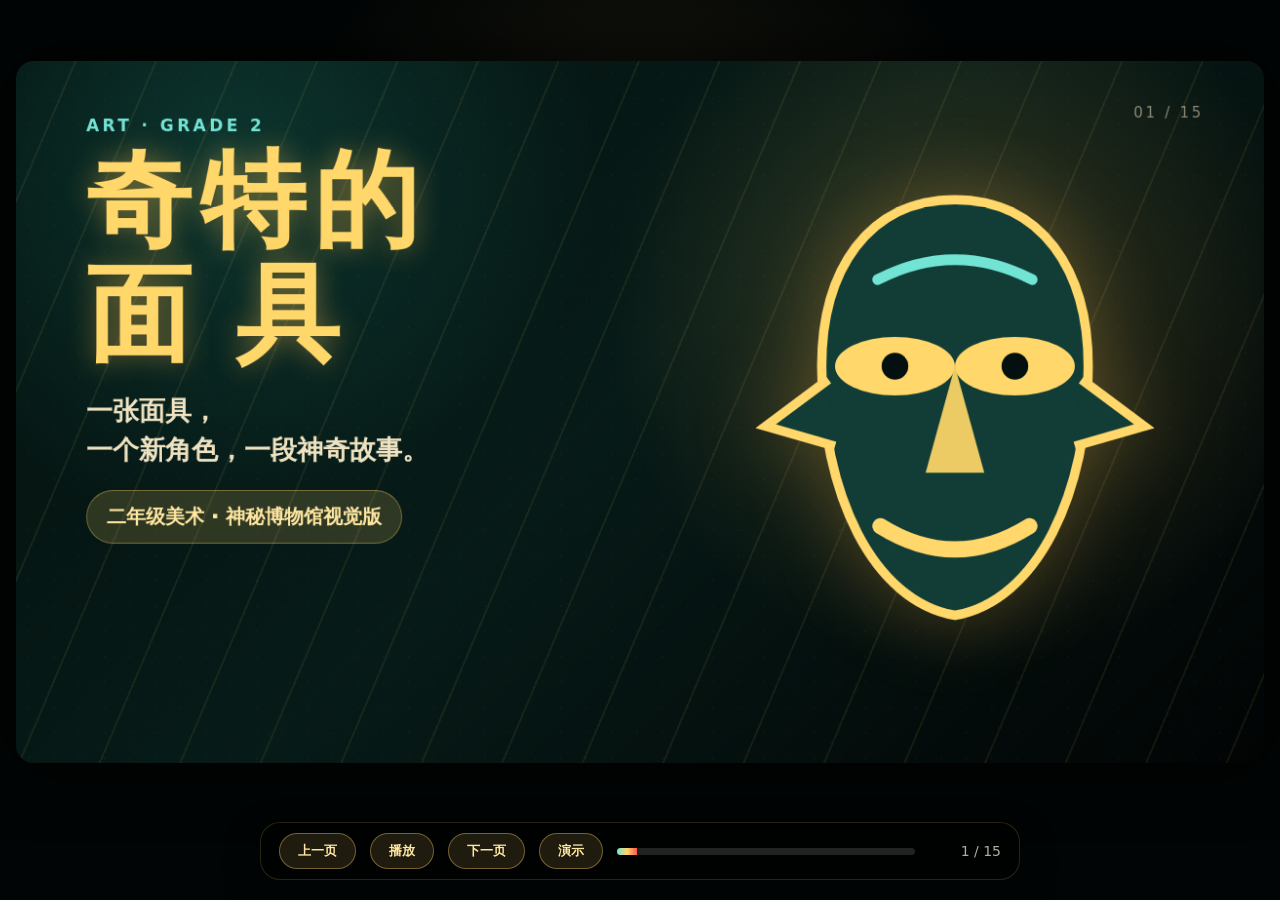
==== commit 877e0c44: "fix: improve mask lesson responsive playback" ====
--- a/clients/chen-jian/king-mask-ppt/index.html
+++ b/clients/chen-jian/king-mask-ppt/index.html
@@ -5,11 +5,29 @@
 <meta name="viewport" content="width=device-width, initial-scale=1" />
 <title>奇特的面具 · 学生课堂PPT预览</title>
 <style>
-*{box-sizing:border-box;margin:0;padding:0}html,body{width:100%;height:100%;overflow:hidden;background:#020505;color:#f7efd8;font-family:-apple-system,BlinkMacSystemFont,"Segoe UI","Noto Sans CJK SC","Microsoft YaHei",system-ui,sans-serif}body{display:flex;align-items:center;justify-content:center}.stage{position:relative;width:min(100vw,177.78vh);height:min(56.25vw,100vh);background:radial-gradient(circle at 76% 36%,rgba(255,198,84,.2),transparent 34%),radial-gradient(circle at 17% 14%,rgba(57,226,203,.16),transparent 31%),linear-gradient(135deg,#04120f 0%,#071b18 48%,#020404 100%);overflow:hidden;box-shadow:0 0 70px rgba(0,0,0,.78)}.stage:before{content:"";position:absolute;inset:-22%;background:repeating-linear-gradient(115deg,rgba(255,215,106,.075) 0 2px,transparent 2px 76px);transform:rotate(-2deg)}.grain{position:absolute;inset:0;background-image:radial-gradient(rgba(255,244,210,.14) 1px,transparent 1px);background-size:26px 26px;opacity:.17;mix-blend-mode:screen}.slide{position:absolute;inset:0;padding:56px 72px 88px;opacity:0;transform:scale(1.012);transition:opacity .36s ease,transform .36s ease;pointer-events:none}.slide.active{opacity:1;transform:scale(1);pointer-events:auto}.page{position:absolute;right:62px;top:44px;font-size:15px;letter-spacing:.18em;color:rgba(232,222,194,.56)}.kicker{font-size:17px;letter-spacing:.2em;color:#72e4d4;text-transform:uppercase;font-weight:900}.title{font-family:"Noto Serif CJK SC","Songti SC",serif;font-size:64px;line-height:1.08;font-weight:1000;color:#ffd76a;text-shadow:0 0 28px rgba(242,181,71,.45);margin-top:10px;max-width:960px}.title.big{font-size:108px;letter-spacing:.08em}.subtitle{font-size:27px;line-height:1.46;color:#eee2c1;margin-top:20px;max-width:760px;font-weight:720}.flow{position:absolute;left:72px;right:72px;bottom:78px;height:42px;display:grid;grid-template-columns:repeat(5,1fr);gap:8px}.flow div{border-radius:999px;border:1px solid rgba(255,215,106,.22);background:rgba(2,12,11,.52);display:grid;place-items:center;color:rgba(246,239,217,.55);font-size:16px;font-weight:850}.flow div.on{background:linear-gradient(90deg,rgba(255,215,106,.95),rgba(114,228,212,.9));color:#04100f;box-shadow:0 0 24px rgba(255,215,106,.26)}.mask{position:absolute;right:112px;top:104px;width:410px;height:500px;filter:drop-shadow(0 0 40px rgba(242,181,71,.28))}.mask svg{width:100%;height:100%}.bronze{fill:#123d37;stroke:#ffd76a;stroke-width:7}.gold{fill:#ffd76a}.badge{display:inline-flex;align-items:center;gap:10px;margin-top:22px;padding:13px 20px;border-radius:999px;background:rgba(255,215,106,.16);border:1px solid rgba(255,215,106,.34);font-size:20px;color:#ffe7a1;font-weight:950}.cards{display:grid;grid-template-columns:repeat(4,1fr);gap:20px;margin-top:38px;max-width:1120px}.card{min-height:142px;padding:25px;border-radius:24px;background:rgba(8,22,20,.8);border:1px solid rgba(114,228,212,.26);box-shadow:inset 0 1px 0 rgba(255,255,255,.06),0 16px 52px rgba(0,0,0,.24)}.card b{display:block;color:#ffd76a;font-size:26px;margin-bottom:12px}.card span{font-size:21px;line-height:1.42;color:#ecdfbd}.split{display:grid;grid-template-columns:1fr 1fr;gap:38px;margin-top:34px}.imagebox{height:370px;border-radius:34px;background:linear-gradient(145deg,rgba(7,20,19,.92),rgba(24,54,49,.78));border:1px solid rgba(255,215,106,.36);position:relative;overflow:hidden;box-shadow:0 22px 70px rgba(0,0,0,.24)}.label{position:absolute;padding:10px 16px;border-radius:999px;background:#ffd76a;color:#06100f;font-size:19px;font-weight:1000;box-shadow:0 8px 26px rgba(0,0,0,.25)}.huge{font-size:108px;line-height:1;font-weight:1000;color:#ff594d;text-shadow:0 0 34px rgba(255,89,77,.4)}.prompt{position:absolute;left:72px;bottom:148px;right:72px;min-height:110px;padding:22px 28px;border-radius:26px;background:rgba(4,17,16,.86);border:1px solid rgba(255,215,106,.28);box-shadow:0 18px 60px rgba(0,0,0,.25)}.slide.steps-slide .prompt{bottom:128px;min-height:82px;padding:16px 24px}.slide.steps-slide .prompt b{font-size:21px;margin-bottom:5px}.slide.steps-slide .prompt span{font-size:22px;line-height:1.25}.slide.steps-slide .flow{bottom:74px}.slide.steps-slide .title{font-size:58px}.slide.steps-slide .subtitle{font-size:24px;line-height:1.32;margin-top:12px}.prompt b{display:block;font-size:24px;color:#72e4d4;margin-bottom:8px}.prompt span{font-size:26px;line-height:1.38;color:#f7efd8;font-weight:850}.steps{display:grid;grid-template-columns:repeat(4,1fr);gap:18px;margin-top:28px;max-width:1120px}.step{height:148px;border-radius:25px;padding:18px 20px;background:rgba(4,17,16,.86);border:1px solid rgba(255,215,106,.32);position:relative;box-shadow:0 18px 54px rgba(0,0,0,.22)}.step:before{content:attr(data-n);position:absolute;top:-22px;left:24px;width:52px;height:52px;border-radius:50%;background:#ffd76a;color:#05100f;display:grid;place-items:center;font-size:25px;font-weight:1000}.step b{display:block;color:#72e4d4;font-size:28px;margin:18px 0 8px}.step span{font-size:18.5px;line-height:1.26;color:#e7dcbf;font-weight:750}.task{font-size:35px;line-height:1.48;color:#f8edcc;font-weight:950;max-width:1010px;margin-top:36px}.rubric{display:grid;grid-template-columns:repeat(4,1fr);gap:18px;margin-top:34px}.rubric div{padding:22px;border-radius:22px;background:rgba(8,22,20,.82);border:1px solid rgba(255,215,106,.28)}.rubric b{display:block;color:#ffd76a;font-size:24px;margin-bottom:8px}.rubric span{font-size:19px;line-height:1.4;color:#e8dec2}.gallery{display:grid;grid-template-columns:repeat(3,1fr);gap:20px;margin-top:32px;max-width:970px}.work{height:148px;border-radius:24px;border:1px solid rgba(255,215,106,.28);background:radial-gradient(circle at 50% 30%,rgba(255,215,106,.16),transparent 42%),rgba(7,20,19,.8);position:relative}.work:before{content:"";position:absolute;left:50%;top:50%;width:82px;height:98px;transform:translate(-50%,-50%);border-radius:46% 46% 40% 40%;background:#16423c;border:4px solid #ffd76a}.quote{font-size:44px;line-height:1.42;color:#f8edcc;font-weight:950;max-width:980px;margin-top:48px}.invite{position:absolute;right:86px;top:178px;width:455px;padding:32px;border-radius:28px;background:linear-gradient(145deg,#f2d28a,#b77a2d);color:#130b04;box-shadow:0 30px 80px rgba(0,0,0,.35);transform:rotate(-2deg);z-index:2}.invite b{display:block;font-size:36px;margin-bottom:14px}.invite p{font-size:23px;line-height:1.42;font-weight:900}.controls{position:absolute;left:0;right:0;bottom:0;height:58px;background:rgba(0,0,0,.72);border-top:1px solid rgba(255,215,106,.16);display:flex;align-items:center;gap:14px;padding:0 22px;z-index:10;backdrop-filter:blur(10px)}button{border:1px solid rgba(255,215,106,.38);background:rgba(255,215,106,.12);color:#ffe7a1;border-radius:999px;height:36px;padding:0 18px;font-weight:900;cursor:pointer}.bar{height:6px;border-radius:99px;flex:1;background:rgba(255,255,255,.13);overflow:hidden}.bar i{display:block;height:100%;width:0;background:linear-gradient(90deg,#72e4d4,#ffd76a,#ff594d)}.small{font-size:14px;color:rgba(246,239,217,.72);min-width:112px}.mini{font-size:22px;color:rgba(246,239,217,.78);line-height:1.55;margin-top:16px;max-width:820px;font-weight:700}@media(max-aspect-ratio:16/9){.stage{width:100vw;height:56.25vw}}@media(min-aspect-ratio:16/9){.stage{width:177.78vh;height:100vh}}
+:root{--scale:1;--shell-w:1280px;--shell-h:720px;--safe-pad:16px;--control-h:66px}
+*{box-sizing:border-box;margin:0;padding:0}
+html,body{width:100%;height:100%;overflow:hidden;background:#020505;color:#f7efd8;font-family:-apple-system,BlinkMacSystemFont,"Segoe UI","Noto Sans CJK SC","Microsoft YaHei",system-ui,sans-serif}
+body{min-height:100vh;min-height:100svh;display:flex;align-items:center;justify-content:center;overscroll-behavior:none;touch-action:manipulation}
+body.presenting .viewport{grid-template-rows:minmax(0,1fr);gap:0}
+body.presenting .control-host{display:none}
+body.presenting .stage{border-radius:0;box-shadow:none}
+.viewport{width:100vw;height:100vh;height:100svh;display:grid;grid-template-rows:minmax(0,1fr) auto;place-items:center;padding:var(--safe-pad);gap:10px;overflow:hidden;background:radial-gradient(circle at 50% 18%,rgba(255,215,106,.08),transparent 34%),#020505}
+.stage-shell{position:relative;width:var(--shell-w);height:var(--shell-h);max-width:100%;max-height:100%;display:grid;place-items:center;overflow:visible}
+.stage{position:absolute;left:50%;top:50%;width:1280px;height:720px;transform:translate(-50%,-50%) scale(var(--scale));transform-origin:center center;background:radial-gradient(circle at 76% 36%,rgba(255,198,84,.2),transparent 34%),radial-gradient(circle at 17% 14%,rgba(57,226,203,.16),transparent 31%),linear-gradient(135deg,#04120f 0%,#071b18 48%,#020404 100%);overflow:hidden;box-shadow:0 0 70px rgba(0,0,0,.78);border-radius:18px;will-change:transform}
+.stage:before{content:"";position:absolute;inset:-22%;background:repeating-linear-gradient(115deg,rgba(255,215,106,.075) 0 2px,transparent 2px 76px);transform:rotate(-2deg)}
+.grain{position:absolute;inset:0;background-image:radial-gradient(rgba(255,244,210,.14) 1px,transparent 1px);background-size:26px 26px;opacity:.17;mix-blend-mode:screen}.slide{position:absolute;inset:0;padding:56px 72px 88px;opacity:0;transform:scale(1.012);transition:opacity .36s ease,transform .36s ease;pointer-events:none}.slide.active{opacity:1;transform:scale(1);pointer-events:auto}.page{position:absolute;right:62px;top:44px;font-size:15px;letter-spacing:.18em;color:rgba(232,222,194,.56)}.kicker{font-size:17px;letter-spacing:.2em;color:#72e4d4;text-transform:uppercase;font-weight:900}.title{font-family:"Noto Serif CJK SC","Songti SC",serif;font-size:64px;line-height:1.08;font-weight:1000;color:#ffd76a;text-shadow:0 0 28px rgba(242,181,71,.45);margin-top:10px;max-width:960px}.title.big{font-size:108px;letter-spacing:.08em}.subtitle{font-size:27px;line-height:1.46;color:#eee2c1;margin-top:20px;max-width:760px;font-weight:720}.flow{position:absolute;left:72px;right:72px;bottom:78px;height:42px;display:grid;grid-template-columns:repeat(5,1fr);gap:8px}.flow div{border-radius:999px;border:1px solid rgba(255,215,106,.22);background:rgba(2,12,11,.52);display:grid;place-items:center;color:rgba(246,239,217,.55);font-size:16px;font-weight:850}.flow div.on{background:linear-gradient(90deg,rgba(255,215,106,.95),rgba(114,228,212,.9));color:#04100f;box-shadow:0 0 24px rgba(255,215,106,.26)}.mask{position:absolute;right:112px;top:104px;width:410px;height:500px;filter:drop-shadow(0 0 40px rgba(242,181,71,.28))}.mask svg{width:100%;height:100%}.bronze{fill:#123d37;stroke:#ffd76a;stroke-width:7}.gold{fill:#ffd76a}.badge{display:inline-flex;align-items:center;gap:10px;margin-top:22px;padding:13px 20px;border-radius:999px;background:rgba(255,215,106,.16);border:1px solid rgba(255,215,106,.34);font-size:20px;color:#ffe7a1;font-weight:950}.cards{display:grid;grid-template-columns:repeat(4,1fr);gap:20px;margin-top:38px;max-width:1120px}.card{min-height:142px;padding:25px;border-radius:24px;background:rgba(8,22,20,.8);border:1px solid rgba(114,228,212,.26);box-shadow:inset 0 1px 0 rgba(255,255,255,.06),0 16px 52px rgba(0,0,0,.24)}.card b{display:block;color:#ffd76a;font-size:26px;margin-bottom:12px}.card span{font-size:21px;line-height:1.42;color:#ecdfbd}.split{display:grid;grid-template-columns:1fr 1fr;gap:38px;margin-top:34px}.imagebox{height:370px;border-radius:34px;background:linear-gradient(145deg,rgba(7,20,19,.92),rgba(24,54,49,.78));border:1px solid rgba(255,215,106,.36);position:relative;overflow:hidden;box-shadow:0 22px 70px rgba(0,0,0,.24)}.label{position:absolute;padding:10px 16px;border-radius:999px;background:#ffd76a;color:#06100f;font-size:19px;font-weight:1000;box-shadow:0 8px 26px rgba(0,0,0,.25)}.huge{font-size:108px;line-height:1;font-weight:1000;color:#ff594d;text-shadow:0 0 34px rgba(255,89,77,.4)}.prompt{position:absolute;left:72px;bottom:148px;right:72px;min-height:110px;padding:22px 28px;border-radius:26px;background:rgba(4,17,16,.86);border:1px solid rgba(255,215,106,.28);box-shadow:0 18px 60px rgba(0,0,0,.25)}.slide.steps-slide .prompt{bottom:128px;min-height:82px;padding:16px 24px}.slide.steps-slide .prompt b{font-size:21px;margin-bottom:5px}.slide.steps-slide .prompt span{font-size:22px;line-height:1.25}.slide.steps-slide .flow{bottom:74px}.slide.steps-slide .title{font-size:58px}.slide.steps-slide .subtitle{font-size:24px;line-height:1.32;margin-top:12px}.prompt b{display:block;font-size:24px;color:#72e4d4;margin-bottom:8px}.prompt span{font-size:26px;line-height:1.38;color:#f7efd8;font-weight:850}.steps{display:grid;grid-template-columns:repeat(4,1fr);gap:18px;margin-top:28px;max-width:1120px}.step{height:148px;border-radius:25px;padding:18px 20px;background:rgba(4,17,16,.86);border:1px solid rgba(255,215,106,.32);position:relative;box-shadow:0 18px 54px rgba(0,0,0,.22)}.step:before{content:attr(data-n);position:absolute;top:-22px;left:24px;width:52px;height:52px;border-radius:50%;background:#ffd76a;color:#05100f;display:grid;place-items:center;font-size:25px;font-weight:1000}.step b{display:block;color:#72e4d4;font-size:28px;margin:18px 0 8px}.step span{font-size:18.5px;line-height:1.26;color:#e7dcbf;font-weight:750}.task{font-size:35px;line-height:1.48;color:#f8edcc;font-weight:950;max-width:1010px;margin-top:36px}.rubric{display:grid;grid-template-columns:repeat(4,1fr);gap:18px;margin-top:34px}.rubric div{padding:22px;border-radius:22px;background:rgba(8,22,20,.82);border:1px solid rgba(255,215,106,.28)}.rubric b{display:block;color:#ffd76a;font-size:24px;margin-bottom:8px}.rubric span{font-size:19px;line-height:1.4;color:#e8dec2}.gallery{display:grid;grid-template-columns:repeat(3,1fr);gap:20px;margin-top:32px;max-width:970px}.work{height:148px;border-radius:24px;border:1px solid rgba(255,215,106,.28);background:radial-gradient(circle at 50% 30%,rgba(255,215,106,.16),transparent 42%),rgba(7,20,19,.8);position:relative}.work:before{content:"";position:absolute;left:50%;top:50%;width:82px;height:98px;transform:translate(-50%,-50%);border-radius:46% 46% 40% 40%;background:#16423c;border:4px solid #ffd76a}.quote{font-size:44px;line-height:1.42;color:#f8edcc;font-weight:950;max-width:980px;margin-top:48px}.invite{position:absolute;right:86px;top:178px;width:455px;padding:32px;border-radius:28px;background:linear-gradient(145deg,#f2d28a,#b77a2d);color:#130b04;box-shadow:0 30px 80px rgba(0,0,0,.35);transform:rotate(-2deg);z-index:2}.invite b{display:block;font-size:36px;margin-bottom:14px}.invite p{font-size:23px;line-height:1.42;font-weight:900}
+.control-host{width:min(760px,calc(100vw - var(--safe-pad) * 2));height:var(--control-h);display:flex;align-items:center;justify-content:center;z-index:20}.controls{width:100%;height:58px;background:rgba(0,0,0,.72);border:1px solid rgba(255,215,106,.16);display:flex;align-items:center;gap:14px;padding:0 18px;border-radius:20px;backdrop-filter:blur(10px);box-shadow:0 14px 38px rgba(0,0,0,.28)}button{border:1px solid rgba(255,215,106,.38);background:rgba(255,215,106,.12);color:#ffe7a1;border-radius:999px;height:36px;padding:0 18px;font-weight:900;cursor:pointer;white-space:nowrap}.bar{height:7px;border-radius:99px;flex:1;background:rgba(255,255,255,.13);overflow:hidden;min-width:54px}.bar i{display:block;height:100%;width:0;background:linear-gradient(90deg,#72e4d4,#ffd76a,#ff594d)}.small{font-size:14px;color:rgba(246,239,217,.72);min-width:72px;text-align:right}.mini{font-size:22px;color:rgba(246,239,217,.78);line-height:1.55;margin-top:16px;max-width:820px;font-weight:700}
+@media(max-width:700px){:root{--safe-pad:8px;--control-h:58px}.viewport{gap:6px}.control-host{width:calc(100vw - 16px)}.controls{height:52px;border-radius:16px;padding:0 10px;gap:8px}button{height:34px;padding:0 10px;font-size:13px}.small{font-size:12px;min-width:44px}.bar{height:6px;min-width:36px}}
+@media(max-width:380px){.controls{gap:6px;padding:0 8px}button{padding:0 8px;font-size:12px}.small{display:none}}
+@media(orientation:landscape) and (max-height:520px){:root{--safe-pad:6px;--control-h:48px}.viewport{gap:4px}.controls{height:44px;border-radius:14px;padding:0 10px}.control-host{height:48px}button{height:31px;font-size:12px;padding:0 10px}.small{font-size:12px}}
 </style>
 </head>
 <body>
-<div class="stage" id="stage"><div class="grain"></div></div>
+<main class="viewport">
+  <div class="stage-shell" id="stageShell"><div class="stage" id="stage"><div class="grain"></div></div></div>
+  <div class="control-host" id="controlHost"></div>
+</main>
 <script>
 const flow=['进门','发现','学招','创作','亮相'];
 const slides=[
@@ -29,12 +47,13 @@
 {phase:4,t:'国王的悄悄话',k:'REFLECTION',sub:'真正厉害的面具，\n不是最复杂，而是最有想法。',kind:'king'},
 {phase:4,t:'面具王国，下次再见',k:'THE END',sub:'愿你以后看到每一张脸，\n都能发现藏在背后的故事。',kind:'bye'}
 ];
-const stage=document.getElementById('stage');let idx=0,playing=false,timer=null;
+const stage=document.getElementById('stage');const shell=document.getElementById('stageShell');const controlHost=document.getElementById('controlHost');let idx=0,playing=false,timer=null;
+function fitStage(){const root=document.documentElement;const styles=getComputedStyle(root);const presenting=document.body.classList.contains('presenting');const pad=presenting?0:(parseFloat(styles.getPropertyValue('--safe-pad'))||16);const ch=presenting?0:(parseFloat(styles.getPropertyValue('--control-h'))||66);const gap=presenting?0:(window.innerWidth<=700?6:10);const availW=Math.max(120,window.innerWidth-pad*2);const availH=Math.max(90,window.innerHeight-pad*2-ch-gap);const scale=Math.max(0.05,Math.min(availW/1280,availH/720));root.style.setProperty('--scale',scale.toFixed(5));root.style.setProperty('--shell-w',(1280*scale).toFixed(2)+'px');root.style.setProperty('--shell-h',(720*scale).toFixed(2)+'px');}
 function maskHTML(style=''){return `<div class="mask" style="${style}"><svg viewBox="0 0 300 360"><path class="bronze" d="M150 25 C85 25 50 78 50 150 C50 245 88 326 150 337 C212 326 250 245 250 150 C250 78 215 25 150 25Z"/><path class="bronze" d="M55 160 L8 195 L60 210"/><path class="bronze" d="M245 160 L292 195 L240 210"/><ellipse class="gold" cx="105" cy="150" rx="45" ry="22"/><ellipse class="gold" cx="195" cy="150" rx="45" ry="22"/><circle cx="105" cy="150" r="10" fill="#04100f"/><circle cx="195" cy="150" r="10" fill="#04100f"/><path d="M150 150 L128 230 L172 230Z" fill="#ffd76a" opacity=".92"/><path d="M94 270 Q150 305 206 270" fill="none" stroke="#ffd76a" stroke-width="12" stroke-linecap="round"/><path d="M92 85 Q150 55 208 85" fill="none" stroke="#72e4d4" stroke-width="8" stroke-linecap="round"/></svg></div>`}
 function flowHTML(p){return `<div class="flow">${flow.map((x,i)=>`<div class="${i===p?'on':''}">${i+1}. ${x}</div>`).join('')}</div>`}
 function base(s,n){return `<section class="slide active ${s.kind==='steps'?'steps-slide':''}"><div class="page">${String(n+1).padStart(2,'0')} / ${slides.length}</div><div class="kicker">${s.k}</div><h1 class="title ${s.kind==='cover'?'big':''}">${s.kind==='cover'?s.t+'<br>'+s.big:s.t}</h1><div class="subtitle">${s.sub.replace(/\n/g,'<br>')}</div>${s.phase>=0?flowHTML(s.phase):''}</section>`}
 function promptBox(label,text){return `<div class="prompt"><b>${label}</b><span>${text}</span></div>`}
-function render(){const s=slides[idx];let html='<div class="grain"></div>';html+=base(s,idx).replace('</section>',extra(s)+`</section>`);html+=`<div class="controls"><button onclick="prev()">上一页</button><button onclick="toggle()" id="play">${playing?'暂停':'播放'}</button><button onclick="next()">下一页</button><div class="bar"><i style="width:${(idx+1)/slides.length*100}%"></i></div><div class="small">${idx+1} / ${slides.length}</div></div>`;stage.innerHTML=html;}
+function render(){fitStage();const s=slides[idx];let html='<div class="grain"></div>';html+=base(s,idx).replace('</section>',extra(s)+`</section>`);stage.innerHTML=html;controlHost.innerHTML=`<div class="controls"><button onclick="prev()" aria-label="上一页">上一页</button><button onclick="toggle()" id="play" aria-label="播放暂停">${playing?'暂停':'播放'}</button><button onclick="next()" aria-label="下一页">下一页</button><button onclick="present()" aria-label="演示模式">演示</button><div class="bar" onclick="seek(event)" role="slider" aria-valuemin="1" aria-valuemax="${slides.length}" aria-valuenow="${idx+1}"><i style="width:${(idx+1)/slides.length*100}%"></i></div><div class="small">${idx+1} / ${slides.length}</div></div>`;}
 function extra(s){
 if(s.kind==='cover')return maskHTML()+`<div class="badge">二年级美术 · 神秘博物馆视觉版</div>`;
 if(s.kind==='mission')return `<div class="invite"><b>面具王国来信</b><p>亲爱的小设计师：<br>请你创造一张奇特的面具，让它拥有自己的名字和故事。</p></div>${maskHTML('left:118px;top:210px;width:270px;height:330px')}`;
@@ -52,8 +71,8 @@
 if(s.kind==='king')return `<div class="quote">“真正厉害的面具，<br>不是最复杂，<br>而是最有想法。”</div>${maskHTML()}`;
 if(s.kind==='bye')return `${maskHTML()}<div class="quote">下一次，<br>请带着你的故事回来。</div>`;
 return ''}
-function next(){idx=Math.min(slides.length-1,idx+1);if(idx===slides.length-1)stop();render()}function prev(){idx=Math.max(0,idx-1);render()}function toggle(){playing?stop():play()}function play(){playing=true;render();timer=setInterval(()=>{if(idx>=slides.length-1){stop();return}idx++;render()},5200)}function stop(){playing=false;if(timer)clearInterval(timer);timer=null;const b=document.getElementById('play');if(b)b.textContent='播放'}
-document.addEventListener('keydown',e=>{if(e.key==='ArrowRight')next();if(e.key==='ArrowLeft')prev();if(e.code==='Space'){e.preventDefault();toggle()}});render();window.__preview={slides:slides.length,current:()=>idx,audio:()=>false,flow};
+function present(){document.body.classList.toggle('presenting');fitStage()}function seek(e){const r=e.currentTarget.getBoundingClientRect();const pct=Math.max(0,Math.min(1,(e.clientX-r.left)/r.width));idx=Math.min(slides.length-1,Math.max(0,Math.floor(pct*slides.length)));render()}function next(){idx=Math.min(slides.length-1,idx+1);if(idx===slides.length-1)stop();render()}function prev(){idx=Math.max(0,idx-1);render()}function toggle(){playing?stop():play()}function play(){playing=true;render();timer=setInterval(()=>{if(idx>=slides.length-1){stop();return}idx++;render()},5200)}function stop(){playing=false;if(timer)clearInterval(timer);timer=null;const b=document.getElementById('play');if(b)b.textContent='播放'}
+window.addEventListener('resize',fitStage);window.addEventListener('orientationchange',()=>setTimeout(fitStage,120));document.addEventListener('keydown',e=>{if(e.key==='ArrowRight')next();if(e.key==='ArrowLeft')prev();if(e.code==='Space'){e.preventDefault();toggle()}if(e.key==='f'||e.key==='F'){present()}});if(new URLSearchParams(location.search).get('present')==='1'){document.body.classList.add('presenting')}fitStage();render();window.__preview={slides:slides.length,current:()=>idx,audio:()=>false,flow,fit:fitStage,scale:()=>getComputedStyle(document.documentElement).getPropertyValue('--scale')};
 </script>
 </body>
 </html>
